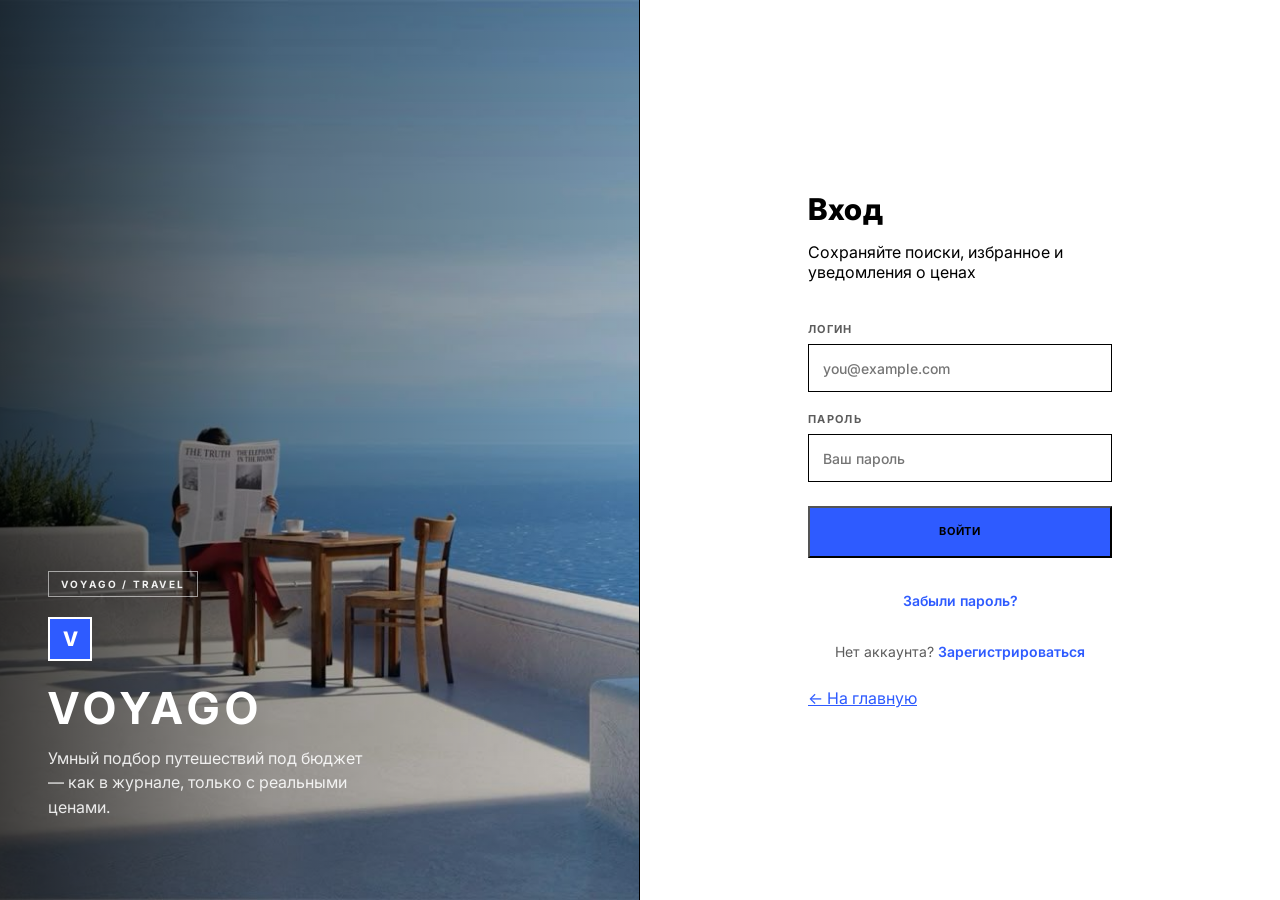
==== app/templates/auth.html @ 42d5cf9e "Initial commit: Voyago travel budget MVP Co-Authored-By: Cursor <cursoragent@cursor.com>" ====
<!doctype html>
<html lang="ru">
<head>
  <meta charset="utf-8">
  <meta name="viewport" content="width=device-width, initial-scale=1">
  <title>Вход — Voyago</title>
  <link rel="icon" href="/favicon.ico" sizes="any">
  <link rel="icon" type="image/png" sizes="32x32" href="/static/favicon-32.png">
  <link rel="icon" type="image/png" sizes="512x512" href="/static/icon-512.png">
  <link rel="apple-touch-icon" href="/static/apple-touch-icon.png">
  <link rel="manifest" href="/static/site.webmanifest">
  <meta name="theme-color" content="#2e5bff">
  <link rel="preconnect" href="https://fonts.googleapis.com">
  <link rel="preconnect" href="https://fonts.gstatic.com" crossorigin>
  <link href="https://fonts.googleapis.com/css2?family=Inter:wght@400;600;700;800&display=swap" rel="stylesheet">
  <link rel="stylesheet" href="/static/css/voyago.css">
  <style>nav{display:none}</style>
  <style>
    :root {
      --ink: #000000;
      --muted: #5c5c5c;
      --line: #000000;
      --accent: #2e5bff;
      --accent-soft: #eef2ff;
    }
    * { box-sizing: border-box; }
    body { margin: 0; font-family: Inter, system-ui, sans-serif; color: var(--ink); }
    button, input { font: inherit; border-radius: 0; }
    input { border: 1px solid var(--line); padding: 11px 14px; width: 100%; }
    label { font-size: 11px; font-weight: 700; letter-spacing: .12em; text-transform: uppercase; color: var(--muted); display: grid; gap: 8px; }
    button:not(.auth-tab):not(.auth-link-btn):not(.auth-submit) { border: 0; color: #fff; font-weight: 800; cursor: pointer; background: var(--accent); width: 100%; min-height: 48px; }
    .hidden { display: none !important; }
    .auth-text-link { margin: 14px 0 0; text-align: center; font-size: 14px; color: var(--muted); }
    .auth-text-link a {
      color: var(--accent);
      font-weight: 600;
      text-decoration: none;
      letter-spacing: 0;
      text-transform: none;
      cursor: pointer;
    }
    .auth-text-link a:hover { text-decoration: underline; }
    .auth-status {
      margin: 16px 0 0; padding: 12px 14px; font-size: 14px; line-height: 1.5;
      border: 1px solid var(--line); background: var(--accent-soft);
    }
    .auth-status.error { background: #fff5f5; border-color: #c00; }
    .auth-link-btn {
      margin-top: 12px; background: #fff !important; color: var(--ink) !important;
      border: 1px solid var(--line) !important; font-size: 11px; letter-spacing: 0.06em; text-transform: uppercase;
    }
  </style>
</head>
<body class="auth-page">
  <div class="auth-shell">
    <div class="auth-brand" role="img" aria-label="Терраса с видом на море">
      <div class="auth-brand-inner">
        <span class="auth-brand-tag">Voyago / travel</span>
        <div class="mark">V</div>
        <strong>Voyago</strong>
        <p class="lead">Умный подбор путешествий под бюджет — как в журнале, только с реальными ценами.</p>
      </div>
    </div>

    <div class="auth-card">
      <div class="auth-card-head">
        <h1 id="authTitle">Вход</h1>
        <p class="lead" id="authSubtitle">Сохраняйте поиски, избранное и уведомления о ценах</p>
      </div>

      <p id="authStatus" class="auth-status hidden" role="status"></p>

      <form id="loginForm" class="auth-panel">
        <label>
          Логин
          <input id="loginEmail" type="email" required placeholder="you@example.com" autocomplete="username">
        </label>
        <label>
          Пароль
          <input id="loginPassword" type="password" required minlength="6" placeholder="Ваш пароль" autocomplete="current-password">
        </label>
        <button type="submit" class="auth-submit">Войти</button>
        <p class="auth-text-link">
          <a href="#" onclick="event.preventDefault(); setAuthMode('forgot')">Забыли пароль?</a>
        </p>
        <p class="auth-text-link">
          Нет аккаунта? <a href="#" onclick="event.preventDefault(); setAuthMode('register')">Зарегистрироваться</a>
        </p>
      </form>

      <form id="registerForm" class="auth-panel hidden">
        <label>
          Имя
          <input id="registerName" type="text" placeholder="Как к вам обращаться" autocomplete="name">
        </label>
        <label>
          Email
          <input id="registerEmail" type="email" required placeholder="you@example.com" autocomplete="email">
        </label>
        <label>
          Пароль
          <input id="registerPassword" type="password" required minlength="6" placeholder="Минимум 6 символов" autocomplete="new-password">
        </label>
        <button type="submit" class="auth-submit">Создать аккаунт</button>
        <p class="auth-text-link">
          Уже есть аккаунт? <a href="#" onclick="event.preventDefault(); setAuthMode('login')">Войти</a>
        </p>
      </form>

      <form id="forgotForm" class="auth-panel hidden">
        <label>
          Email
          <input id="forgotEmail" type="email" required placeholder="you@example.com" autocomplete="email">
        </label>
        <button type="submit" class="auth-submit">Отправить ссылку</button>
        <button type="button" class="auth-link-btn" onclick="setAuthMode('login')">← Вернуться ко входу</button>
      </form>

      <form id="resetForm" class="auth-panel hidden">
        <label>
          Новый пароль
          <input id="newPassword" type="password" required minlength="6" placeholder="Минимум 6 символов" autocomplete="new-password">
        </label>
        <label>
          Повторите пароль
          <input id="newPasswordConfirm" type="password" required minlength="6" placeholder="Ещё раз" autocomplete="new-password">
        </label>
        <button type="submit" class="auth-submit">Сохранить пароль</button>
        <button type="button" class="auth-link-btn" onclick="setAuthMode('login')">← Вернуться ко входу</button>
      </form>

      <p class="auth-back"><a href="/">← На главную</a></p>
    </div>
  </div>

  <script>
    const API = "/api/v1";
    let authMode = "login";
    let resetToken = null;

    function showStatus(text, isError = false) {
      const el = document.getElementById("authStatus");
      el.textContent = text;
      el.classList.toggle("error", isError);
      el.classList.remove("hidden");
    }

    function hideStatus() {
      document.getElementById("authStatus").classList.add("hidden");
    }

    function setAuthMode(mode) {
      authMode = mode;
      hideStatus();

      const isLogin = mode === "login";
      const isRegister = mode === "register";
      const isForgot = mode === "forgot";
      const isReset = mode === "reset";

      document.getElementById("loginForm").classList.toggle("hidden", !isLogin);
      document.getElementById("registerForm").classList.toggle("hidden", !isRegister);
      document.getElementById("forgotForm").classList.toggle("hidden", !isForgot);
      document.getElementById("resetForm").classList.toggle("hidden", !isReset);

      const titles = {
        login: ["Вход", "Сохраняйте поиски, избранное и уведомления о ценах"],
        register: ["Регистрация", "Сохраняйте поиски, избранное и уведомления о ценах"],
        forgot: ["Сброс пароля", "Укажите email — пришлём ссылку для нового пароля"],
        reset: ["Новый пароль", "Придумайте пароль не короче 6 символов"],
      };
      const [title, subtitle] = titles[mode] || titles.login;
      document.getElementById("authTitle").textContent = title;
      document.getElementById("authSubtitle").textContent = subtitle;

      if (isForgot) {
        const email = document.getElementById("loginEmail").value;
        if (email) document.getElementById("forgotEmail").value = email;
      }
    }

    async function request(path, options = {}) {
      const headers = { "Content-Type": "application/json", ...(options.headers || {}) };
      const response = await fetch(API + path, { ...options, headers });
      const data = await response.json().catch(() => ({}));
      if (!response.ok) {
        const detail = data.detail;
        const message = Array.isArray(detail)
          ? detail.map(item => item.msg || item).join(", ")
          : (detail || "Ошибка запроса");
        throw new Error(message);
      }
      return data;
    }

    document.getElementById("loginForm").addEventListener("submit", async (e) => {
      e.preventDefault();
      try {
        const data = await request("/auth/login", {
          method: "POST",
          body: JSON.stringify({
            email: document.getElementById("loginEmail").value,
            password: document.getElementById("loginPassword").value
          })
        });
        localStorage.setItem("voyagoToken", data.access_token);
        window.location.href = "/";
      } catch (err) {
        showStatus(err.message, true);
      }
    });

    document.getElementById("registerForm").addEventListener("submit", async (e) => {
      e.preventDefault();
      try {
        const reg = await request("/auth/register", {
          method: "POST",
          body: JSON.stringify({
            email: document.getElementById("registerEmail").value,
            password: document.getElementById("registerPassword").value,
            full_name: document.getElementById("registerName").value || null
          })
        });
        if (reg.welcome_email_sent) {
          showStatus("Аккаунт создан. На почту отправлено письмо с подтверждением регистрации.");
        } else {
          showStatus("Аккаунт создан. Письмо не отправлено — настройте SMTP в .env (Mail.ru, Gmail).");
        }
        const data = await request("/auth/login", {
          method: "POST",
          body: JSON.stringify({
            email: document.getElementById("registerEmail").value,
            password: document.getElementById("registerPassword").value
          })
        });
        localStorage.setItem("voyagoToken", data.access_token);
        window.location.href = "/";
      } catch (err) {
        showStatus(err.message, true);
      }
    });

    document.getElementById("forgotForm").addEventListener("submit", async (e) => {
      e.preventDefault();
      try {
        const data = await request("/auth/forgot-password", {
          method: "POST",
          body: JSON.stringify({ email: document.getElementById("forgotEmail").value })
        });
        let text = data.message;
        if (!data.email_sent) {
          text += " Письмо не ушло — проверьте SMTP_HOST, SMTP_USER и SMTP_PASSWORD в .env.";
        }
        showStatus(text);
      } catch (err) {
        showStatus(err.message, true);
      }
    });

    document.getElementById("resetForm").addEventListener("submit", async (e) => {
      e.preventDefault();
      const p1 = document.getElementById("newPassword").value;
      const p2 = document.getElementById("newPasswordConfirm").value;
      if (p1 !== p2) {
        showStatus("Пароли не совпадают", true);
        return;
      }
      if (!resetToken) {
        showStatus("Ссылка недействительна. Запросите сброс пароля снова.", true);
        return;
      }
      try {
        const data = await request("/auth/reset-password", {
          method: "POST",
          body: JSON.stringify({ token: resetToken, new_password: p1 })
        });
        showStatus(data.message);
        resetToken = null;
        window.history.replaceState({}, "", "/auth");
        setTimeout(() => setAuthMode("login"), 2500);
      } catch (err) {
        showStatus(err.message, true);
      }
    });

    if (localStorage.getItem("voyagoToken")) {
      window.location.href = "/";
    }

    const params = new URLSearchParams(window.location.search);
    resetToken = params.get("reset");
    if (resetToken) {
      setAuthMode("reset");
    } else if (params.get("mode") === "register") {
      setAuthMode("register");
    } else {
      setAuthMode("login");
    }
  </script>
</body>
</html>
---- static/css/voyago.css ----
/* Voyago — Swiss / editorial (white · black · electric blue) */

:root {
  --blue: #2e5bff;
  --blue-dark: #1e40af;
  --blue-soft: #eef2ff;
  --ink: #000000;
  --muted: #5c5c5c;
  --line: #000000;
  --line-soft: #e5e5e5;
  --bg: #ffffff;
  --surface: #ffffff;
  --surface-soft: #f7f7f7;
  --radius: 0;
  --radius-sm: 0;
  --shadow: none;
  --font: "Inter", "Helvetica Neue", system-ui, sans-serif;
}

/* ——— Base ——— */
body {
  font-family: var(--font) !important;
  background: var(--bg) !important;
  color: var(--ink) !important;
}

h1, h2, h3 {
  font-weight: 800 !important;
  letter-spacing: -0.03em !important;
  text-transform: uppercase;
}

h1 {
  font-size: clamp(2.5rem, 6vw, 4.5rem) !important;
  line-height: 0.95 !important;
  max-width: 12ch;
}

h2 {
  font-size: clamp(1.25rem, 2.5vw, 1.75rem) !important;
  letter-spacing: 0.02em !important;
}

p, .lead, .fineprint {
  text-transform: none !important;
  letter-spacing: 0 !important;
  font-weight: 400 !important;
}

.page {
  position: relative;
  padding-bottom: 88px;
}

/* ——— Header ——— */
header {
  background: #fff !important;
  border-bottom: 1px solid var(--ink) !important;
  box-shadow: none !important;
}

.topbar {
  min-height: 72px !important;
  width: min(1200px, calc(100% - 48px)) !important;
}

.mark {
  background: var(--blue) !important;
  border-radius: 0 !important;
  width: 44px !important;
  height: 44px !important;
  font-weight: 800 !important;
  font-size: 20px !important;
}

.brand strong {
  background: none !important;
  color: var(--ink) !important;
  -webkit-text-fill-color: var(--ink) !important;
  font-size: 1.1rem !important;
  font-weight: 800 !important;
  letter-spacing: 0.14em;
  text-transform: uppercase;
}

.brand span {
  display: none !important;
}

nav {
  gap: 32px !important;
  background: transparent !important;
  border: none !important;
  padding: 0 !important;
}

nav .nav-link {
  position: relative !important;
  padding: 0 !important;
  min-height: auto !important;
  border: none !important;
  border-radius: 0 !important;
  background: transparent !important;
  color: var(--ink) !important;
  font-size: 11px !important;
  font-weight: 600 !important;
  letter-spacing: 0.14em !important;
  text-transform: uppercase !important;
}

nav .nav-link:hover {
  color: var(--blue) !important;
  background: transparent !important;
}

nav .nav-link.active {
  color: var(--blue) !important;
  background: transparent !important;
}

nav .nav-link.active::after {
  content: "";
  position: absolute;
  left: 0;
  right: 0;
  bottom: -8px;
  height: 3px;
  background: var(--blue);
}

.account .avatar {
  background: var(--ink) !important;
  border-radius: 0 !important;
  color: #fff !important;
}

.account a.secondary,
.account button.secondary {
  border-radius: 0 !important;
  border: 1px solid var(--ink) !important;
  text-transform: uppercase;
  font-size: 11px !important;
  letter-spacing: 0.1em !important;
  font-weight: 600 !important;
}

/* ——— Buttons ——— */
button {
  border-radius: 0 !important;
  font-weight: 700 !important;
  letter-spacing: 0.08em !important;
  text-transform: uppercase !important;
  font-size: 12px !important;
  box-shadow: none !important;
}

.btn-primary,
.primary-wide,
#searchButton {
  background: var(--blue) !important;
  color: #fff !important;
  border: none !important;
  min-height: 52px !important;
  padding: 14px 28px !important;
}

.btn-primary:hover,
.primary-wide:hover,
#searchButton:hover {
  background: var(--blue-dark) !important;
  transform: none !important;
  filter: none !important;
}

button.secondary,
button.ghost {
  background: #fff !important;
  color: var(--ink) !important;
  border: 1px solid var(--ink) !important;
}

button.secondary:hover {
  background: var(--ink) !important;
  color: #fff !important;
}

/* ——— Inputs ——— */
input, select {
  border: 1px solid var(--ink) !important;
  border-radius: 0 !important;
  font-weight: 500 !important;
  font-size: 14px !important;
}

input:focus, select:focus {
  border-color: var(--blue) !important;
  box-shadow: none !important;
  outline: 2px solid var(--blue) !important;
  outline-offset: 0 !important;
}

.section-label {
  font-size: 10px !important;
  letter-spacing: 0.2em !important;
  text-transform: uppercase !important;
  color: var(--muted) !important;
  font-weight: 600 !important;
}

/* ——— Hero ——— */
.page {
  margin-top: 48px !important;
  width: min(1200px, calc(100% - 48px)) !important;
}

.hero {
  gap: 0 !important;
  grid-template-columns: 1.15fr 1fr !important;
  margin-bottom: 64px !important;
  border-top: 1px solid var(--ink);
  border-bottom: 1px solid var(--ink);
}

.hero-copy {
  min-height: 520px !important;
  border-radius: 0 !important;
  border: none !important;
  border-right: 1px solid var(--ink) !important;
  padding: 48px 40px !important;
  background:
    linear-gradient(180deg, rgba(0, 0, 0, .15) 0%, rgba(0, 0, 0, .72) 100%),
    url("/static/img/hero-bg.jpg") center/cover !important;
  filter: none;
  box-shadow: none !important;
  display: grid !important;
  align-content: end !important;
}

.hero-copy::before {
  content: "Voyago / 2026";
  display: block;
  margin-bottom: 24px;
  font-size: 10px;
  font-weight: 600;
  letter-spacing: 0.25em;
  text-transform: uppercase;
  color: rgba(255, 255, 255, .9);
  border: none;
  padding: 0;
  border-radius: 0;
}

.hero-copy h1 {
  color: #fff !important;
  text-shadow: none !important;
  mix-blend-mode: normal;
}

.hero-copy .lead {
  color: rgba(255, 255, 255, .92) !important;
  font-size: 15px !important;
  max-width: 32ch;
  line-height: 1.55 !important;
  margin-top: 16px !important;
}

/* ——— Search panel ——— */
.search-panel {
  border: none !important;
  border-radius: 0 !important;
  box-shadow: none !important;
  padding: 40px 36px !important;
  background: #fff !important;
}

.search-panel-head {
  border-bottom: 1px solid var(--ink);
  padding-bottom: 20px;
  margin-bottom: 24px;
}

.search-panel-head h2 {
  margin-bottom: 8px !important;
}

.search-panel-head .fineprint {
  color: var(--muted) !important;
  font-size: 13px !important;
}

.quick-picks {
  display: grid !important;
  grid-template-columns: repeat(4, minmax(0, 1fr)) !important;
  gap: 8px !important;
}

.quick-pick {
  border: 1px solid var(--ink) !important;
  border-radius: 0 !important;
  background: #fff !important;
  font-size: 11px !important;
  letter-spacing: 0.06em !important;
  text-transform: uppercase !important;
  min-height: 34px !important;
  width: 100% !important;
  justify-content: center !important;
}

.date-row {
  align-items: stretch !important;
}

.date-row label {
  display: grid !important;
  gap: 8px !important;
  align-content: end !important;
}

.nights-badge {
  align-self: stretch !important;
  display: flex !important;
  align-items: center !important;
  justify-content: center !important;
  background: var(--blue) !important;
  color: #fff !important;
  border: 1px solid var(--ink) !important;
  min-height: 48px !important;
}

.field-grid {
  align-items: start !important;
}

.field-grid > .form-section {
  min-width: 0 !important;
  width: 100% !important;
}

.field-grid--paired .form-section {
  display: grid !important;
  gap: 10px !important;
}

.field-block {
  display: grid !important;
  gap: 8px !important;
  min-width: 0 !important;
}

.field-block .field-title {
  min-height: 20px !important;
}

.field-control {
  width: 100% !important;
  min-height: 48px !important;
  box-sizing: border-box !important;
}

.field-block .stepper.field-control {
  min-height: 48px !important;
}

.field-block .segmented.field-control {
  min-height: 48px !important;
}

.field-grid--paired .budget-presets {
  margin-top: 2px !important;
}

.budget-presets {
  display: grid !important;
  grid-template-columns: repeat(3, minmax(0, 1fr)) !important;
  gap: 8px !important;
}

.budget-preset {
  width: 100% !important;
  text-align: center !important;
  border-style: solid !important;
}

.form-grid {
  gap: 22px !important;
}

.quick-pick:hover,
.quick-pick.active {
  background: var(--blue) !important;
  border-color: var(--blue) !important;
  color: #fff !important;
}

.nights-badge {
  background: var(--blue) !important;
  color: #fff !important;
  border-radius: 0 !important;
  font-size: 11px !important;
  letter-spacing: 0.08em !important;
  text-transform: uppercase !important;
}

.segmented {
  display: flex !important;
  width: 100% !important;
  min-width: 0 !important;
  overflow: hidden !important;
  border: 1px solid var(--ink) !important;
  border-radius: 0 !important;
  background: #fff !important;
  padding: 0 !important;
  gap: 0 !important;
}

.segmented button {
  flex: 1 1 0 !important;
  min-width: 0 !important;
  width: auto !important;
  min-height: 48px !important;
  height: 48px !important;
  margin: 0 !important;
  padding: 0 8px !important;
  display: flex !important;
  align-items: center !important;
  justify-content: center !important;
  box-sizing: border-box !important;
  border: none !important;
  border-right: 1px solid var(--ink) !important;
  border-radius: 0 !important;
  background: #fff !important;
  color: var(--muted) !important;
  text-transform: uppercase !important;
  font-size: 11px !important;
  white-space: nowrap !important;
  transform: none !important;
  box-shadow: none !important;
}

.segmented button:last-child {
  border-right: none !important;
}

.segmented button:hover {
  transform: none !important;
  background: var(--surface-soft) !important;
  color: var(--ink) !important;
}

.segmented button.active {
  background: var(--blue) !important;
  color: #fff !important;
  border-right: 1px solid var(--ink) !important;
}

.segmented button.active:last-child {
  border-right: none !important;
}

.stepper button {
  border: 1px solid var(--ink) !important;
  border-radius: 0 !important;
  background: #fff !important;
}

.stepper button:hover {
  background: var(--blue) !important;
  color: #fff !important;
  border-color: var(--blue) !important;
}

.budget-preset {
  border: 1px solid var(--ink) !important;
  border-radius: 0 !important;
  text-transform: uppercase !important;
  font-size: 10px !important;
  letter-spacing: 0.08em !important;
}

.budget-preset:hover {
  background: var(--blue) !important;
  color: #fff !important;
}

.combobox-list {
  border: 1px solid var(--ink) !important;
  border-radius: 0 !important;
  box-shadow: none !important;
}

.combobox-option:hover,
.combobox-option.active {
  background: var(--blue-soft) !important;
  color: var(--blue-dark) !important;
}

/* ——— Results ——— */
.panel,
.results-shell,
.offer,
.summary .metric {
  border: 1px solid var(--ink) !important;
  border-radius: 0 !important;
  box-shadow: none !important;
}

.results-shell {
  padding: 0 !important;
  overflow: hidden;
}

.results-shell::before {
  display: none !important;
}

.section-head {
  padding: 32px 32px 24px !important;
  border-bottom: 1px solid var(--ink) !important;
}

.summary {
  border-bottom: 1px solid var(--ink) !important;
  gap: 0 !important;
}

.summary .metric {
  border: none !important;
  border-right: 1px solid var(--ink) !important;
  border-radius: 0 !important;
  padding: 28px 24px !important;
  background: #fff !important;
}

.summary .metric:last-child {
  border-right: none !important;
}

.summary .metric span {
  text-transform: uppercase;
  font-size: 10px;
  letter-spacing: 0.15em;
  color: var(--muted);
}

.summary .metric strong {
  font-size: 1.75rem !important;
  font-weight: 800 !important;
}

.results {
  padding: 32px !important;
}

.offer {
  margin-bottom: 24px !important;
}

.offer:last-child {
  margin-bottom: 0 !important;
}

.chip {
  border-radius: 0 !important;
  font-size: 10px !important;
  letter-spacing: 0.08em !important;
  text-transform: uppercase !important;
  border: 1px solid var(--ink);
}

.chip.ok {
  background: var(--blue) !important;
  color: #fff !important;
  border-color: var(--blue) !important;
}

.chip.info {
  background: #fff !important;
  color: var(--muted) !important;
}

.price {
  font-weight: 800 !important;
  letter-spacing: -0.02em !important;
}

.offer-actions .btn-booking {
  background: var(--blue) !important;
  border-radius: 0 !important;
}

.offer-actions a.secondary {
  border-radius: 0 !important;
  border: 1px solid var(--ink) !important;
}

details {
  border-top: 1px solid var(--ink) !important;
  background: var(--surface-soft) !important;
}

.calc-block {
  border: 1px solid var(--line-soft) !important;
  border-radius: 0 !important;
}

.ai-panel {
  border: 2px solid var(--blue) !important;
  border-radius: 0 !important;
  background: #fff !important;
  margin: 0 32px 32px !important;
}

.ai-badge {
  background: var(--blue) !important;
  border-radius: 0 !important;
}

.ai-panel .best-pick {
  border-left: 4px solid var(--blue) !important;
  background: var(--blue-soft) !important;
}

.status-row .chip.ok {
  background: var(--blue-soft) !important;
  color: var(--blue) !important;
  border-color: var(--blue) !important;
}

/* ——— AI Chat (floating) ——— */
.ai-chat-fab {
  position: fixed !important;
  right: 24px !important;
  bottom: 24px !important;
  z-index: 120 !important;
  background: var(--blue) !important;
  border-radius: 0 !important;
  box-shadow: none !important;
  border: 2px solid var(--ink) !important;
  width: 56px !important;
  height: 56px !important;
  min-height: 56px !important;
  padding: 0 !important;
  font-size: 22px !important;
  transition: opacity .2s ease, transform .2s ease !important;
}

.ai-chat-fab.open {
  opacity: 0 !important;
  pointer-events: none !important;
  transform: scale(.9) !important;
}

.ai-chat-panel {
  display: none !important;
  position: fixed !important;
  right: 24px !important;
  bottom: 92px !important;
  z-index: 119 !important;
  width: min(420px, calc(100vw - 48px)) !important;
  max-height: min(560px, calc(100vh - 120px)) !important;
  flex-direction: column !important;
  border: 2px solid var(--ink) !important;
  border-radius: 0 !important;
  box-shadow: none !important;
  background: #fff !important;
  overflow: hidden !important;
}

.ai-chat-panel.open {
  display: flex !important;
}

.ai-chat-head {
  display: flex !important;
  align-items: center !important;
  justify-content: space-between !important;
  gap: 12px !important;
  padding: 14px 16px !important;
  background: var(--blue) !important;
  color: #fff !important;
  flex-shrink: 0 !important;
}

.ai-chat-head strong {
  font-size: 14px !important;
  letter-spacing: 0.08em !important;
  text-transform: uppercase !important;
}

.ai-chat-head span {
  font-size: 12px !important;
  opacity: .9 !important;
}

.ai-chat-close {
  width: 36px !important;
  min-width: 36px !important;
  height: 36px !important;
  min-height: 36px !important;
  padding: 0 !important;
  background: var(--ink) !important;
  color: #fff !important;
  font-size: 20px !important;
  line-height: 1 !important;
  flex-shrink: 0 !important;
}

.ai-chat-suggestions {
  display: flex !important;
  flex-wrap: wrap !important;
  gap: 8px !important;
  padding: 12px 16px !important;
  border-bottom: 1px solid var(--ink) !important;
  flex-shrink: 0 !important;
}

.ai-chat-suggestions button {
  width: auto !important;
  min-height: 34px !important;
  padding: 6px 12px !important;
  font-size: 10px !important;
  background: var(--ink) !important;
  color: #fff !important;
  border: none !important;
  letter-spacing: 0.06em !important;
}

.ai-chat-messages {
  flex: 1 1 auto !important;
  overflow-y: auto !important;
  padding: 14px 16px !important;
  display: flex !important;
  flex-direction: column !important;
  gap: 10px !important;
  min-height: 140px !important;
  max-height: 280px !important;
}

.ai-msg {
  padding: 10px 12px !important;
  font-size: 13px !important;
  line-height: 1.5 !important;
  max-width: 90% !important;
  font-weight: 500 !important;
  text-transform: none !important;
  letter-spacing: 0 !important;
}

.ai-msg.user {
  align-self: flex-end !important;
  background: var(--blue) !important;
  color: #fff !important;
  border-radius: 0 !important;
}

.ai-msg.assistant {
  align-self: flex-start !important;
  border: 1px solid var(--ink) !important;
  border-radius: 0 !important;
  background: #fff !important;
}

.ai-chat-form {
  display: flex !important;
  gap: 8px !important;
  padding: 12px 16px !important;
  border-top: 1px solid var(--ink) !important;
  align-items: stretch !important;
  flex-shrink: 0 !important;
}

.ai-chat-form input {
  flex: 1 1 auto !important;
  width: auto !important;
  min-width: 0 !important;
  min-height: 44px !important;
  margin: 0 !important;
}

.ai-chat-send {
  width: 48px !important;
  min-width: 48px !important;
  min-height: 44px !important;
  padding: 0 !important;
  background: var(--ink) !important;
  border-radius: 0 !important;
  flex-shrink: 0 !important;
}

.ai-chat-panel button {
  transform: none !important;
}

/* Cabinet / favorites */
.cabinet.panel {
  border: 1px solid var(--ink) !important;
  margin-top: 0 !important;
}

.cabinet-grid {
  padding: 24px 32px 32px !important;
}

.cabinet .empty {
  border: 1px solid var(--ink) !important;
  border-style: solid !important;
  min-height: 200px !important;
  display: grid !important;
  place-items: center !important;
  padding: 48px 32px !important;
}

.toast {
  bottom: 96px !important;
  background: var(--ink) !important;
  border-radius: 0 !important;
  z-index: 118 !important;
}

/* Auth */
.auth-page {
  background: #fff !important;
  min-height: 100vh;
}

.auth-shell {
  display: grid;
  grid-template-columns: 1fr 1fr;
  min-height: 100vh;
  max-width: none;
  margin: 0;
}

.auth-brand {
  position: relative;
  display: flex;
  flex-direction: column;
  justify-content: flex-end;
  min-height: 100vh;
  padding: 56px 48px 64px;
  border-right: 1px solid var(--ink);
  overflow: hidden;
  background:
    linear-gradient(90deg, rgba(0, 0, 0, .72) 0%, rgba(0, 0, 0, .35) 42%, rgba(0, 0, 0, .12) 100%),
    url("/static/img/auth-bg.jpg") center/cover no-repeat;
}

.auth-brand-inner {
  position: relative;
  z-index: 1;
  max-width: 420px;
}

.auth-brand-tag {
  display: inline-block;
  margin-bottom: 20px;
  padding: 6px 12px;
  border: 1px solid rgba(255, 255, 255, .55);
  font-size: 10px;
  font-weight: 700;
  letter-spacing: 0.22em;
  text-transform: uppercase;
  color: rgba(255, 255, 255, .92);
}

.auth-brand .mark {
  width: 56px;
  height: 56px;
  display: grid;
  place-items: center;
  background: var(--blue);
  color: #fff;
  font-weight: 800;
  font-size: 24px;
  margin-bottom: 24px;
  border: 2px solid #fff;
}

.auth-brand strong {
  display: block;
  font-size: clamp(2rem, 4vw, 2.75rem) !important;
  letter-spacing: 0.14em;
  text-transform: uppercase;
  color: #fff !important;
  line-height: 1.05;
}

.auth-brand .lead {
  margin-top: 14px !important;
  font-size: 16px !important;
  line-height: 1.55 !important;
  color: rgba(255, 255, 255, .88) !important;
  max-width: 32ch;
}

.auth-shell > .auth-card {
  min-width: 0;
  overflow-x: hidden;
}

.auth-card {
  display: flex;
  flex-direction: column;
  justify-content: center;
  gap: 0;
  padding: 56px clamp(24px, 5vw, 48px);
  max-width: 400px;
  width: 100%;
  margin: 0 auto;
  border: none !important;
  border-radius: 0 !important;
}

.auth-card-head {
  width: 100%;
}

.auth-page .auth-card h1,
.auth-card h1 {
  margin: 0 0 10px !important;
  font-size: clamp(1.5rem, 4vw, 1.875rem) !important;
  line-height: 1.15 !important;
  max-width: 100% !important;
  letter-spacing: 0.02em !important;
  text-transform: none !important;
  font-weight: 800 !important;
  word-break: break-word;
  overflow-wrap: break-word;
}

.auth-card > .lead {
  margin: 0 !important;
  font-size: 14px !important;
  line-height: 1.55 !important;
  color: var(--muted) !important;
  max-width: 34ch;
}

.auth-tabs {
  display: grid !important;
  grid-template-columns: 1fr 1fr !important;
  gap: 0 !important;
  margin: 28px 0 0 !important;
  border: 1px solid var(--ink);
  background: #fff;
}

.auth-tabs .auth-tab,
.auth-tabs button {
  width: 100% !important;
  min-height: 48px !important;
  margin: 0 !important;
  padding: 12px 10px !important;
  font-size: 11px !important;
  font-weight: 800 !important;
  letter-spacing: 0.1em !important;
  line-height: 1.2 !important;
  text-transform: uppercase !important;
  white-space: normal !important;
  border: none !important;
  border-radius: 0 !important;
  background: #fff !important;
  color: var(--muted) !important;
  cursor: pointer;
  transition: background 0.15s ease, color 0.15s ease;
}

.auth-tabs .auth-tab + .auth-tab,
.auth-tabs button + button {
  border-left: 1px solid var(--ink) !important;
}

.auth-tabs .auth-tab:hover:not(.active),
.auth-tabs button:hover:not(.active) {
  background: var(--blue-soft) !important;
  color: var(--ink) !important;
}

.auth-tabs .auth-tab.active,
.auth-tabs button.active {
  background: var(--blue) !important;
  color: #fff !important;
  box-shadow: inset 0 -3px 0 rgba(0, 0, 0, 0.12);
}

.auth-card form,
.auth-card .auth-panel {
  display: grid;
  gap: 20px;
  margin-top: 24px;
  width: 100%;
}

.auth-card label {
  display: grid !important;
  gap: 8px !important;
  margin: 0 !important;
}

.auth-card label.hidden,
.auth-card .auth-panel.hidden {
  display: none !important;
}

.auth-card input {
  width: 100% !important;
  margin: 0 !important;
  min-height: 48px !important;
}

.auth-card button[type="submit"] {
  margin-top: 4px !important;
  width: 100% !important;
  min-height: 52px !important;
  padding: 14px 16px !important;
  font-size: 11px !important;
  letter-spacing: 0.06em !important;
  line-height: 1.25 !important;
  white-space: normal !important;
}

.auth-back {
  margin: 28px 0 0 !important;
}

.auth-text-link {
  margin: 14px 0 0 !important;
  text-align: center !important;
  font-size: 14px !important;
  color: var(--muted) !important;
  letter-spacing: 0 !important;
  text-transform: none !important;
}

.auth-text-link a {
  color: var(--blue) !important;
  font-weight: 600 !important;
  text-decoration: none !important;
}

.auth-text-link a:hover {
  text-decoration: underline !important;
}

@media (max-width: 860px) {
  .auth-shell {
    grid-template-columns: 1fr;
  }
  .auth-brand {
    min-height: 42vh;
    border-right: none;
    border-bottom: 1px solid var(--ink);
    padding: 40px 24px 48px;
    justify-content: flex-end;
  }

  .auth-card {
    padding: 40px 24px;
  }
}

.auth-card button[type="submit"] {
  background: var(--blue) !important;
  border-radius: 0 !important;
}

.auth-back a {
  color: var(--blue) !important;
}

@media (max-width: 980px) {
  .hero {
    grid-template-columns: 1fr !important;
  }
  .hero-copy {
    border-right: none !important;
    border-bottom: 1px solid var(--ink);
    min-height: 360px !important;
  }
  .summary {
    grid-template-columns: 1fr !important;
  }
  .summary .metric {
    border-right: none !important;
    border-bottom: 1px solid var(--ink);
  }
  .quick-picks {
    grid-template-columns: repeat(2, minmax(0, 1fr)) !important;
  }

  .ai-chat-panel {
    right: 12px !important;
    bottom: 80px !important;
    width: calc(100vw - 24px) !important;
  }

  .ai-chat-fab {
    right: 12px !important;
    bottom: 12px !important;
  }
}
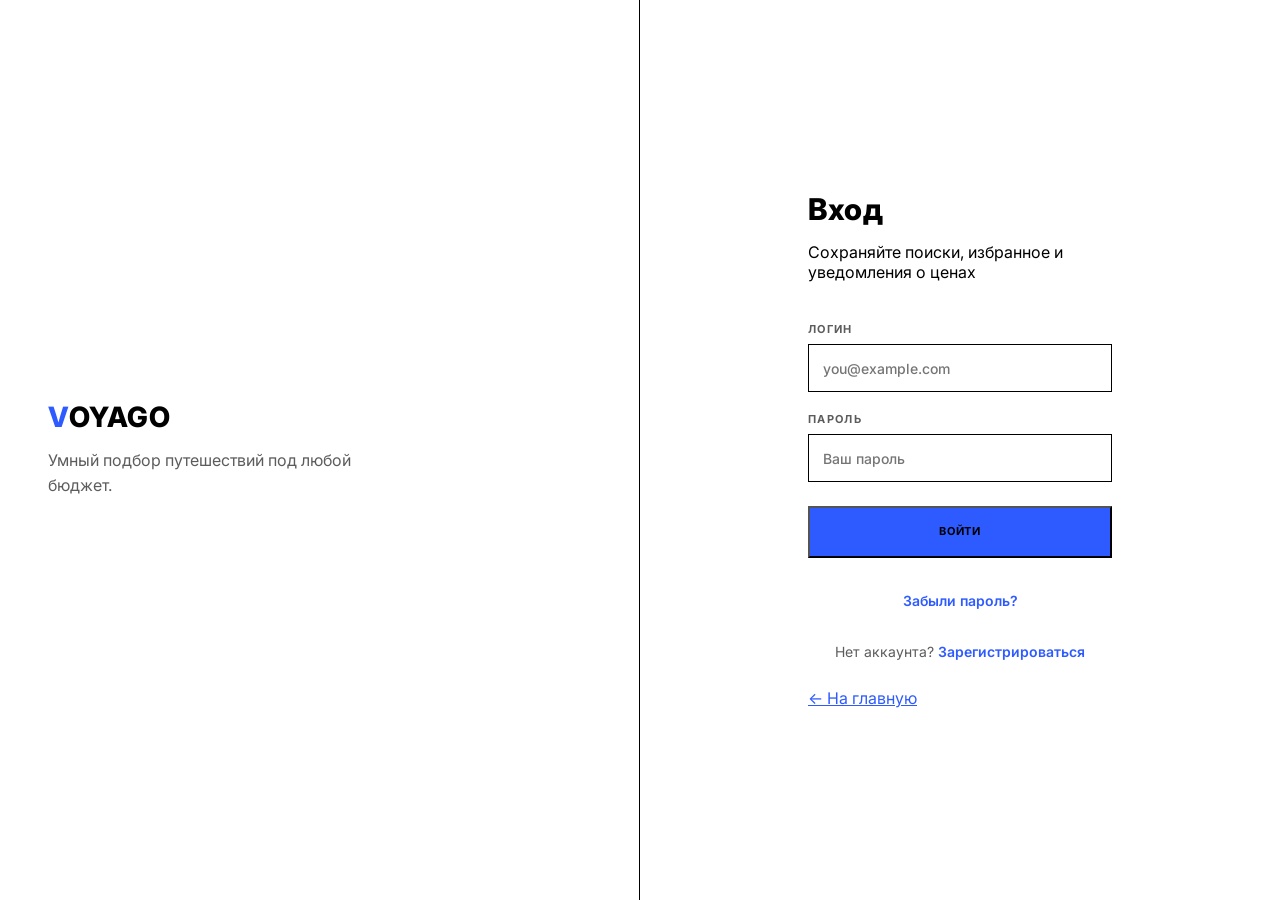
==== commit 6b1cb797: "3333" ====
--- a/app/templates/auth.html
+++ b/app/templates/auth.html
@@ -53,12 +53,10 @@
 </head>
 <body class="auth-page">
   <div class="auth-shell">
-    <div class="auth-brand" role="img" aria-label="Терраса с видом на море">
+    <div class="auth-brand">
       <div class="auth-brand-inner">
-        <span class="auth-brand-tag">Voyago / travel</span>
-        <div class="mark">V</div>
-        <strong>Voyago</strong>
-        <p class="lead">Умный подбор путешествий под бюджет — как в журнале, только с реальными ценами.</p>
+        <h2 class="auth-brand-title"><span class="auth-brand-v">V</span>OYAGO</h2>
+        <p class="auth-brand-lead">Умный подбор путешествий под любой бюджет.</p>
       </div>
     </div>
 
@@ -138,9 +136,13 @@
     let authMode = "login";
     let resetToken = null;
 
-    function showStatus(text, isError = false) {
+    function showStatus(text, isError = false, html = null) {
       const el = document.getElementById("authStatus");
-      el.textContent = text;
+      if (html) {
+        el.innerHTML = html;
+      } else {
+        el.textContent = text;
+      }
       el.classList.toggle("error", isError);
       el.classList.remove("hidden");
     }
@@ -224,7 +226,7 @@
         if (reg.welcome_email_sent) {
           showStatus("Аккаунт создан. На почту отправлено письмо с подтверждением регистрации.");
         } else {
-          showStatus("Аккаунт создан. Письмо не отправлено — настройте SMTP в .env (Mail.ru, Gmail).");
+          showStatus("Аккаунт создан. Письмо не отправлено — настройте RuSender или UniSender в .env (см. .env.example).");
         }
         const data = await request("/auth/login", {
           method: "POST",
@@ -248,9 +250,18 @@
           body: JSON.stringify({ email: document.getElementById("forgotEmail").value })
         });
         let text = data.message;
-        if (!data.email_sent) {
-          text += " Письмо не ушло — проверьте SMTP_HOST, SMTP_USER и SMTP_PASSWORD в .env.";
+        if (data.email_sent) {
+          showStatus(text);
+          return;
         }
+        if (data.dev_reset_link) {
+          showStatus("", false,
+            `${text}<br><br><strong>SMTP заблокирован провайдером.</strong> Для локального теста откройте ссылку:<br>` +
+            `<a href="${data.dev_reset_link}">${data.dev_reset_link}</a>`
+          );
+          return;
+        }
+        text += " Письмо не ушло. Настройте EMAIL_PROVIDER=rusender или unisender в .env (см. .env.example), либо APP_DEBUG=true для ссылки на экране.";
         showStatus(text);
       } catch (err) {
         showStatus(err.message, true);
--- a/static/css/voyago.css
+++ b/static/css/voyago.css
@@ -832,65 +832,39 @@
 }
 
 .auth-brand {
-  position: relative;
   display: flex;
   flex-direction: column;
-  justify-content: flex-end;
+  justify-content: center;
   min-height: 100vh;
-  padding: 56px 48px 64px;
+  padding: 56px 48px;
   border-right: 1px solid var(--ink);
-  overflow: hidden;
-  background:
-    linear-gradient(90deg, rgba(0, 0, 0, .72) 0%, rgba(0, 0, 0, .35) 42%, rgba(0, 0, 0, .12) 100%),
-    url("/static/img/auth-bg.jpg") center/cover no-repeat;
+  background: #fff;
 }
 
 .auth-brand-inner {
-  position: relative;
-  z-index: 1;
   max-width: 420px;
 }
 
-.auth-brand-tag {
-  display: inline-block;
-  margin-bottom: 20px;
-  padding: 6px 12px;
-  border: 1px solid rgba(255, 255, 255, .55);
-  font-size: 10px;
-  font-weight: 700;
-  letter-spacing: 0.22em;
-  text-transform: uppercase;
-  color: rgba(255, 255, 255, .92);
-}
-
-.auth-brand .mark {
-  width: 56px;
-  height: 56px;
-  display: grid;
-  place-items: center;
-  background: var(--blue);
-  color: #fff;
+.auth-brand-title {
+  margin: 0;
+  font-size: clamp(2rem, 4vw, 2.75rem);
   font-weight: 800;
-  font-size: 24px;
-  margin-bottom: 24px;
-  border: 2px solid #fff;
-}
-
-.auth-brand strong {
-  display: block;
-  font-size: clamp(2rem, 4vw, 2.75rem) !important;
   letter-spacing: 0.14em;
   text-transform: uppercase;
-  color: #fff !important;
+  color: var(--ink);
   line-height: 1.05;
 }
 
-.auth-brand .lead {
-  margin-top: 14px !important;
-  font-size: 16px !important;
-  line-height: 1.55 !important;
-  color: rgba(255, 255, 255, .88) !important;
-  max-width: 32ch;
+.auth-brand-v {
+  color: var(--blue);
+}
+
+.auth-brand-lead {
+  margin: 16px 0 0;
+  font-size: 16px;
+  line-height: 1.55;
+  color: var(--muted);
+  max-width: 34ch;
 }
 
 .auth-shell > .auth-card {
@@ -1047,11 +1021,11 @@
     grid-template-columns: 1fr;
   }
   .auth-brand {
-    min-height: 42vh;
+    min-height: auto;
     border-right: none;
     border-bottom: 1px solid var(--ink);
-    padding: 40px 24px 48px;
-    justify-content: flex-end;
+    padding: 40px 24px;
+    justify-content: center;
   }
 
   .auth-card {
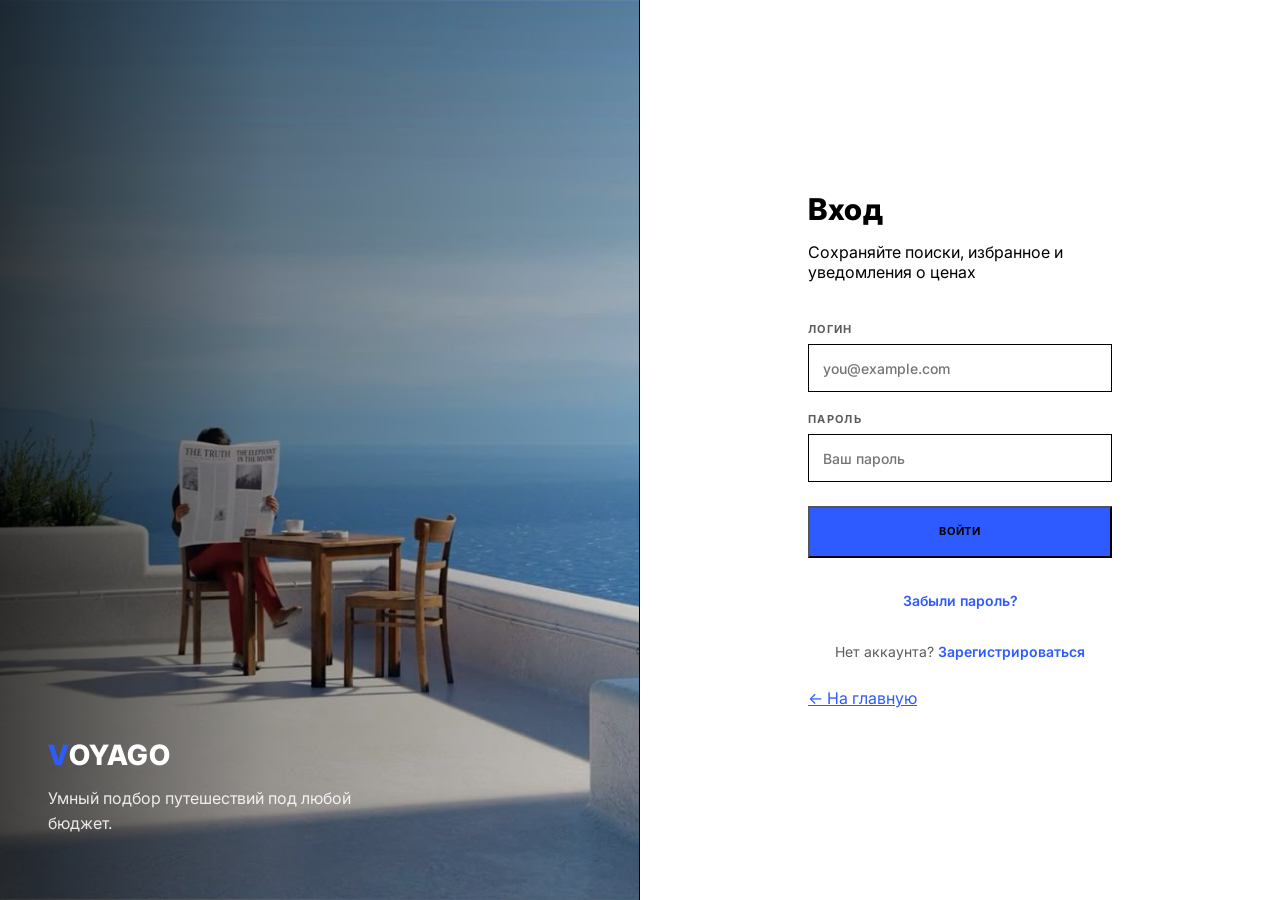
==== commit a9dd2ae6: "обнова" ====
--- a/app/templates/auth.html
+++ b/app/templates/auth.html
@@ -53,7 +53,7 @@
 </head>
 <body class="auth-page">
   <div class="auth-shell">
-    <div class="auth-brand">
+    <div class="auth-brand" role="img" aria-label="Терраса с видом на море">
       <div class="auth-brand-inner">
         <h2 class="auth-brand-title"><span class="auth-brand-v">V</span>OYAGO</h2>
         <p class="auth-brand-lead">Умный подбор путешествий под любой бюджет.</p>
@@ -226,7 +226,7 @@
         if (reg.welcome_email_sent) {
           showStatus("Аккаунт создан. На почту отправлено письмо с подтверждением регистрации.");
         } else {
-          showStatus("Аккаунт создан. Письмо не отправлено — настройте RuSender или UniSender в .env (см. .env.example).");
+          showStatus("Аккаунт создан. Письмо не отправлено — при APP_DEBUG=true это нормально для теста.");
         }
         const data = await request("/auth/login", {
           method: "POST",
@@ -261,7 +261,7 @@
           );
           return;
         }
-        text += " Письмо не ушло. Настройте EMAIL_PROVIDER=rusender или unisender в .env (см. .env.example), либо APP_DEBUG=true для ссылки на экране.";
+        text += " Письмо не ушло. При APP_DEBUG=true ссылка для сброса появится ниже.";
         showStatus(text);
       } catch (err) {
         showStatus(err.message, true);
--- a/static/css/voyago.css
+++ b/static/css/voyago.css
@@ -129,9 +129,14 @@
 }
 
 .account .avatar {
-  background: var(--ink) !important;
-  border-radius: 0 !important;
-  color: #fff !important;
+  width: 36px !important;
+  height: 36px !important;
+  border-radius: 0 !important;
+  border: none !important;
+  object-fit: cover !important;
+  display: block !important;
+  background: transparent !important;
+  color: inherit !important;
 }
 
 .account a.secondary,
@@ -215,21 +220,27 @@
 
 .hero {
   gap: 0 !important;
-  grid-template-columns: 1.15fr 1fr !important;
+  grid-template-columns: 1fr 1fr !important;
   margin-bottom: 64px !important;
   border-top: 1px solid var(--ink);
   border-bottom: 1px solid var(--ink);
+  align-items: stretch !important;
 }
 
 .hero-copy {
-  min-height: 520px !important;
+  min-height: 100% !important;
+  height: 100% !important;
   border-radius: 0 !important;
   border: none !important;
   border-right: 1px solid var(--ink) !important;
   padding: 48px 40px !important;
-  background:
+  background-color: #4a5568 !important;
+  background-image:
     linear-gradient(180deg, rgba(0, 0, 0, .15) 0%, rgba(0, 0, 0, .72) 100%),
-    url("/static/img/hero-bg.jpg") center/cover !important;
+    url("/static/img/hero-bg.jpg") !important;
+  background-position: center !important;
+  background-size: cover !important;
+  background-repeat: no-repeat !important;
   filter: none;
   box-shadow: none !important;
   display: grid !important;
@@ -269,8 +280,9 @@
   border: none !important;
   border-radius: 0 !important;
   box-shadow: none !important;
-  padding: 40px 36px !important;
-  background: #fff !important;
+  padding: 40px 36px 48px !important;
+  background: #fff !important;
+  overflow: visible !important;
 }
 
 .search-panel-head {
@@ -317,14 +329,18 @@
 }
 
 .nights-badge {
-  align-self: stretch !important;
+  align-self: end !important;
   display: flex !important;
   align-items: center !important;
   justify-content: center !important;
   background: var(--blue) !important;
   color: #fff !important;
   border: 1px solid var(--ink) !important;
+  height: 48px !important;
   min-height: 48px !important;
+  max-height: 48px !important;
+  padding: 0 14px !important;
+  box-sizing: border-box !important;
 }
 
 .field-grid {
@@ -832,16 +848,22 @@
 }
 
 .auth-brand {
+  position: relative;
   display: flex;
   flex-direction: column;
-  justify-content: center;
+  justify-content: flex-end;
   min-height: 100vh;
-  padding: 56px 48px;
+  padding: 56px 48px 64px;
   border-right: 1px solid var(--ink);
-  background: #fff;
+  overflow: hidden;
+  background:
+    linear-gradient(90deg, rgba(0, 0, 0, .72) 0%, rgba(0, 0, 0, .35) 42%, rgba(0, 0, 0, .12) 100%),
+    url("/static/img/auth-bg.jpg") center/cover no-repeat;
 }
 
 .auth-brand-inner {
+  position: relative;
+  z-index: 1;
   max-width: 420px;
 }
 
@@ -851,7 +873,7 @@
   font-weight: 800;
   letter-spacing: 0.14em;
   text-transform: uppercase;
-  color: var(--ink);
+  color: #fff;
   line-height: 1.05;
 }
 
@@ -863,7 +885,7 @@
   margin: 16px 0 0;
   font-size: 16px;
   line-height: 1.55;
-  color: var(--muted);
+  color: rgba(255, 255, 255, .88);
   max-width: 34ch;
 }
 
@@ -1021,11 +1043,11 @@
     grid-template-columns: 1fr;
   }
   .auth-brand {
-    min-height: auto;
+    min-height: 42vh;
     border-right: none;
     border-bottom: 1px solid var(--ink);
-    padding: 40px 24px;
-    justify-content: center;
+    padding: 40px 24px 48px;
+    justify-content: flex-end;
   }
 
   .auth-card {
@@ -1049,7 +1071,8 @@
   .hero-copy {
     border-right: none !important;
     border-bottom: 1px solid var(--ink);
-    min-height: 360px !important;
+    min-height: 280px !important;
+    height: auto !important;
   }
   .summary {
     grid-template-columns: 1fr !important;
